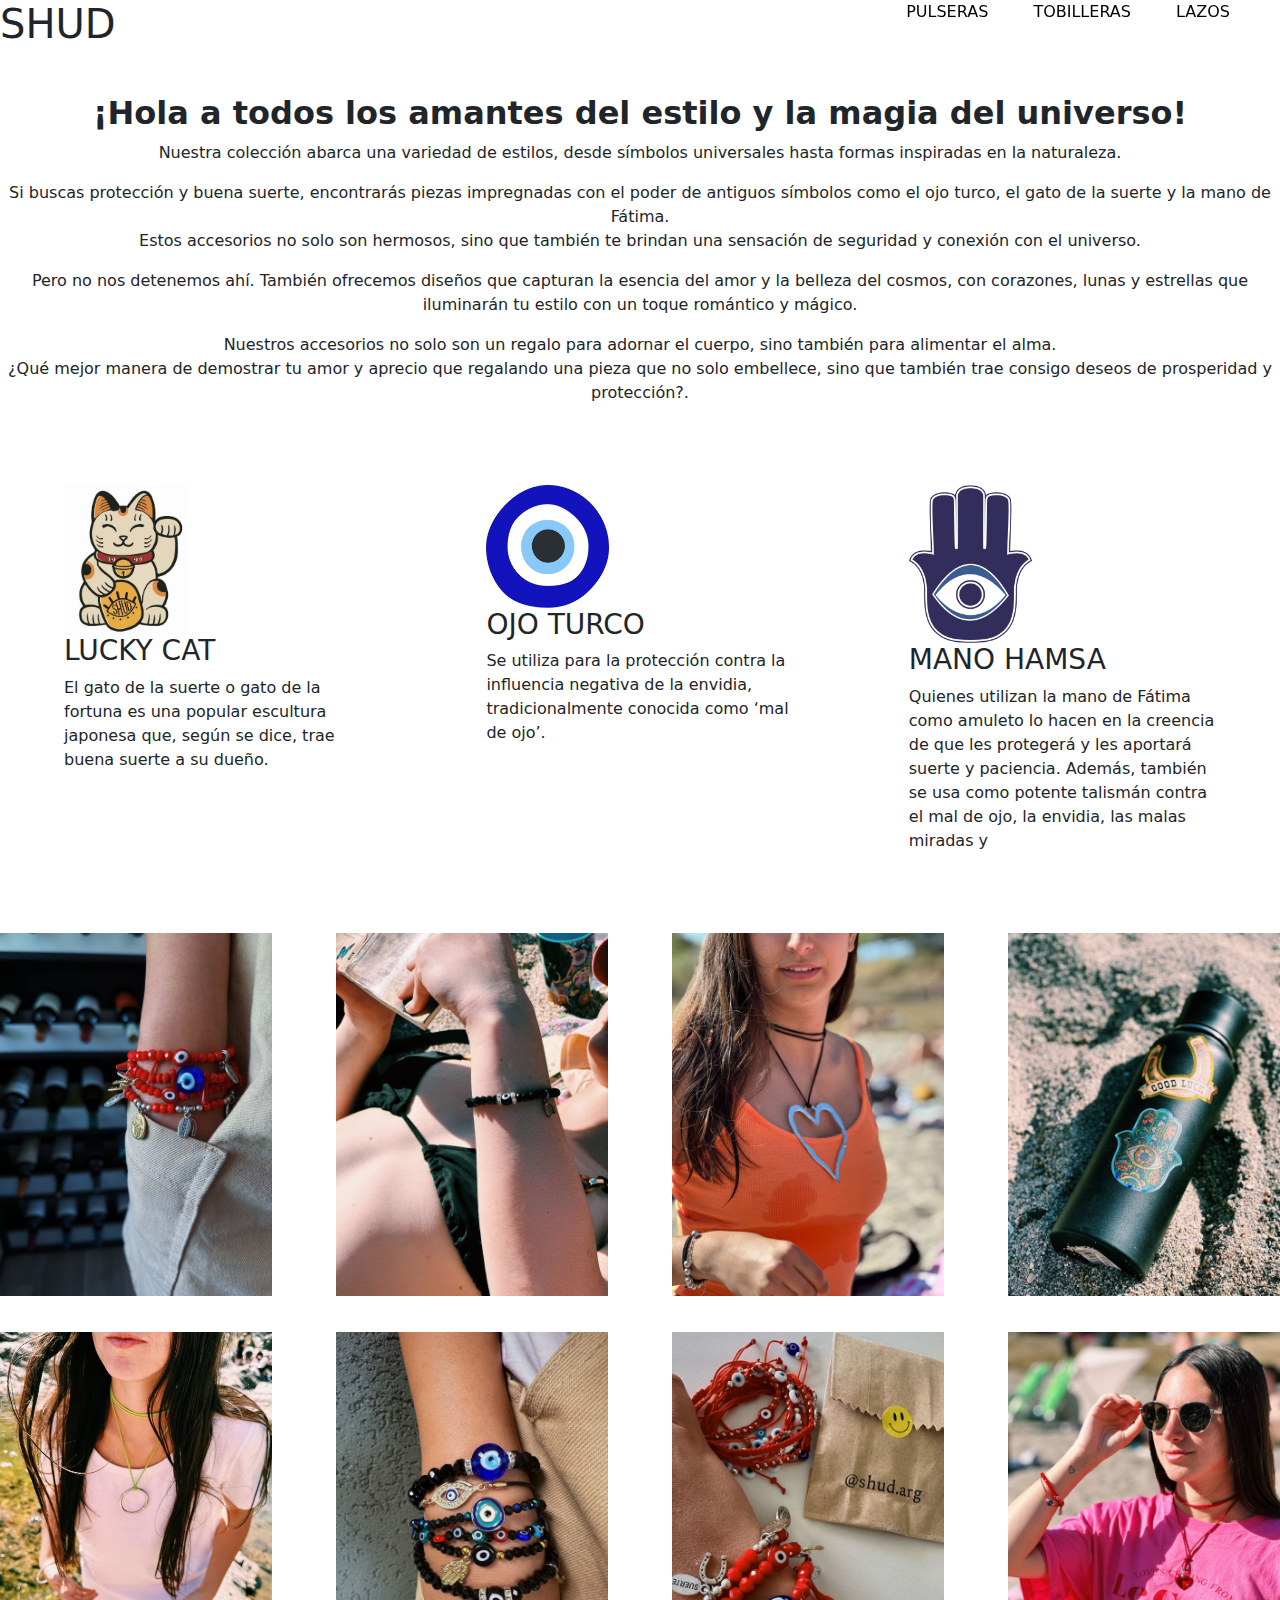
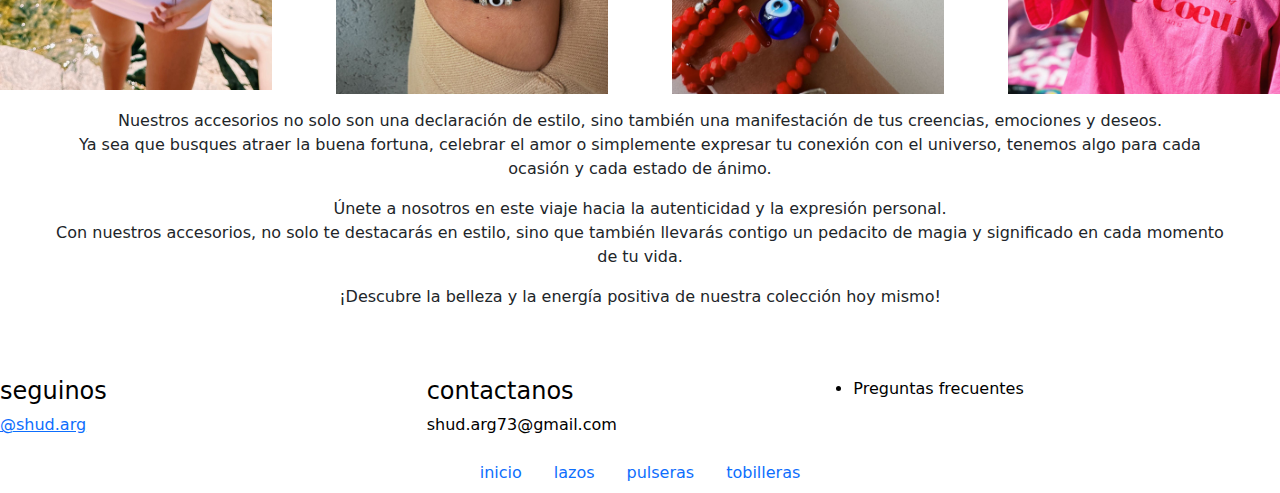
==== index.html @ 71af18a3 "entregable3" ====
<!DOCTYPE html>
<html lang="en">
<head>
    <meta charset="UTF-8">
    <meta name="viewport" content="width=device-width, initial-scale=1.0">
    <!--fuentes de google-->
    <link rel="preconnect" href="https://fonts.googleapis.com">
    <link rel="preconnect" href="https://fonts.gstatic.com" crossorigin>
    <link href="https://fonts.googleapis.com/css2?family=DM+Serif+Display:ital@0;1&family=Montserrat:ital,wght@1,900&family=Playfair+Display+SC:ital,wght@0,400;0,700;0,900;1,400;1,700;1,900&family=Playfair+Display:ital,wght@0,400..900;1,400..900&family=Roboto:wght@100;300;900&display=swap" rel="stylesheet"> 
    <link rel="icon" href="img/shud.jpeg"><!--icono al lado del titulo-->
    <link rel="stylesheet" href="./css/main.css">   <!--vinculo con CSS-->
    <title>shud.arg</title>
     <!--vinculo con bootstrap-->
    <link href="https://cdn.jsdelivr.net/npm/bootstrap@5.3.3/dist/css/bootstrap.min.css" rel="stylesheet" integrity="sha384-QWTKZyjpPEjISv5WaRU9OFeRpok6YctnYmDr5pNlyT2bRjXh0JMhjY6hW+ALEwIH" crossorigin="anonymous">
</head>

<body>
    </html>
    <header>
        <h1>SHUD</h1>
        
        <nav>
            <ul>
                <li> <a href="./paginas/pulseras.html">PULSERAS</a></li>
                <li> <a href="./paginas/tobilleras.html">TOBILLERAS</a></li>
                <li> <a href="./paginas/lazos.html">LAZOS</a></li>
            </ul>
        </nav>
    </header>
<main>

<section class="shud">
    <h2> <strong> ¡Hola a todos los amantes del estilo y la magia del universo! </strong></h2>
    <p>Nuestra colección abarca una variedad de estilos, desde símbolos universales hasta formas inspiradas en la naturaleza.</p>
    <p>Si buscas protección y buena suerte, encontrarás piezas impregnadas con el poder de antiguos símbolos como el ojo turco, el gato de la suerte y la mano de Fátima. <br> Estos accesorios no solo son hermosos, sino que también te brindan una sensación de seguridad y conexión con el universo.</p>
    <p> Pero no nos detenemos ahí. También ofrecemos diseños que capturan la esencia del amor y la belleza del cosmos, con corazones, lunas y estrellas que iluminarán tu estilo con un toque romántico y mágico.</p>
    <p>Nuestros accesorios no solo son un regalo para adornar el cuerpo, sino también para alimentar el alma. <br> ¿Qué mejor manera de demostrar tu amor y aprecio que regalando una pieza que no solo embellece, sino que también trae consigo deseos de prosperidad y protección?.</p>
</section>
    <section class="amuletos">

        <div class="box-cat">
    <img src="./img/luckycat.jpg" alt="gato de la suerte">
    <h3>LUCKY CAT</h3>
    <p>El gato de la suerte o gato de la fortuna es una popular escultura japonesa que, según se dice, trae buena suerte a su dueño. </p>
        </div>

        <div class="box-ojo">
    <img src="./img/ojoturco.png" alt="ojo turco">
    <h3>OJO TURCO</h3>
    <p> Se utiliza para la protección contra la influencia negativa de la envidia, tradicionalmente conocida como ‘mal de ojo’.</p>
        </div>
        
        <div class="box-mano">
    <img src="./img/MANO.jpg" alt="MANO DE FATIMA">
    <h3> MANO HAMSA</h3>
    <p>Quienes utilizan la mano de Fátima como amuleto lo hacen en la creencia de que les protegerá y les aportará suerte y paciencia. Además, también se usa como potente talismán contra el mal de ojo, la envidia, las malas miradas y </p>
        </div>

</section>

<section class="mix-fotos">
    <img src="./img/pulserasmixrojo.jpg" alt="mixrojo">
    <img src="./img/pulserablackmanu.jpg" alt="pulserablack">
    <img src="./img/lazo20isafotolour.jpg" alt="lazo20">
    <img src="./img/fotosloursticker2.jpg" alt="mixpulseras">
    <img src="./img/abrulazocirculo.jpg" alt="lazocirculo">
    <img src="./img/pulserasmixnegro.jpg" alt="mixpulserasnegro">
    <img src="./img/packpulserasmix.jpg" alt="pulseras">
    <img src="./img//abrulazo10red.jpg" alt="lazo10rojo">
</section>

<section class="ultimo-texto">
    <p>Nuestros accesorios no solo son una declaración de estilo, sino también una manifestación de tus creencias, emociones y deseos. <br> Ya sea que busques atraer la buena fortuna, celebrar el amor o simplemente expresar tu conexión con el universo, tenemos algo para cada ocasión y cada estado de ánimo. </p>
    <p> Únete a nosotros en este viaje hacia la autenticidad y la expresión personal. <br> Con nuestros accesorios, no solo te destacarás en estilo, sino que también llevarás contigo un pedacito de magia y significado en cada momento de tu vida.</p>
    <p>¡Descubre la belleza y la energía positiva de nuestra colección hoy mismo!</p>
</section>
</main>

<footer>
<section class="redes">
<div class="insta">
    <h4> seguinos </h4>
    <a href="https://www.instagram.com/shud.arg?utm_source=ig_web_button_share_sheet&igsh=ZDNlZDc0MzIxNw==">@shud.arg</a>
</div>
<div class="contacto">
    <h4>contactanos</h4>
    <p>shud.arg73@gmail.com</p>
</div>
<div class="preguntas">
    <li> <a href="./paginas/preguntas.html"> Preguntas frecuentes</a></li>
</div>
</section>

    <ul class="nav justify-content-center --bs-dark >
        <li class="nav-item">
          <a class="nav-link active" aria-current="page" href="index.html">inicio</a>
        </li>
        <li class="nav-item">
          <a class="nav-link" href="./paginas/lazos.html">lazos</a>
        </li>
        <li class="nav-item">
            <a class="nav-link" href="./paginas/pulseras.html">pulseras</a>
          </li>
          <li class="nav-item">
            <a class="nav-link" href="./paginas/tobilleras.html">tobilleras</a>
          </li>
     </ul>
</footer>

<!--vinculo con bootstrap-->
<script src="https://cdn.jsdelivr.net/npm/bootstrap@5.3.3/dist/js/bootstrap.bundle.min.js" integrity="sha384-YvpcrYf0tY3lHB60NNkmXc5s9fDVZLESaAA55NDzOxhy9GkcIdslK1eN7N6jIeHz" crossorigin="anonymous"></script>
</body>
</html>
---- css/main.css ----
header nav {
  position: fixed;
  top: 0;
  right: 10px;
}

header nav ul {
  list-style: none;
}

header nav ul li {
  display: inline-block;
  margin-right: 40px;
}

header nav ul a {
  text-decoration: none;
  color: black;
  font-weight: 500;
}

header nav ul a:hover {
  text-decoration: underline;
}

footer .redes {
  color: black;
  display: grid;
  grid-template-columns: repeat(3, 1fr);
}
footer .redes .preguntas a {
  color: black;
  text-decoration: none;
}

main .shud {
  text-align: center;
  padding-top: 3%;
}
main .amuletos {
  display: grid;
  grid-template-columns: repeat(3, 1fr);
  column-gap: 10%;
  padding: 5%;
}
main .amuletos img {
  width: 40%;
}
main .mix-fotos {
  display: grid;
  grid-template-columns: repeat(4, 1fr);
  grid-template-rows: repeat(2.1fr);
  row-gap: 5%;
  column-gap: 5%;
}
main .mix-fotos img {
  width: 100%;
}
main .ultimo-texto {
  margin: 2%;
  padding: 2%;
  text-align: center;
}

.general-pulseras {
  display: grid;
  grid-template-columns: repeat(4, 1fr);
  grid-template-rows: repeat(4, 1fr);
  row-gap: 2%;
  column-gap: 2%;
}
.general-pulseras img {
  width: 95%;
  height: 70%;
}

.general-lazos {
  display: grid;
  grid-template-columns: repeat(4, 1fr);
  grid-template-rows: repeat(5, 1fr);
  row-gap: 5%;
  column-gap: 5%;
  margin-top: 5%;
}
.general-lazos img {
  max-width: 100%;
}

.general-tobilleras {
  display: grid;
  grid-template-columns: repeat(4, 1fr);
  row-gap: 5%;
  column-gap: 5%;
  margin-top: 5%;
}
.general-tobilleras img {
  max-width: 100%;
}

@media only screen and (max-width: 480px) {
  * {
    font-size: 8px;
  }
  header h1 {
    display: flex;
    justify-content: center;
  }
  header nav ul li {
    display: inline-block;
    margin-right: 20px;
  }
}

/*# sourceMappingURL=main.css.map */
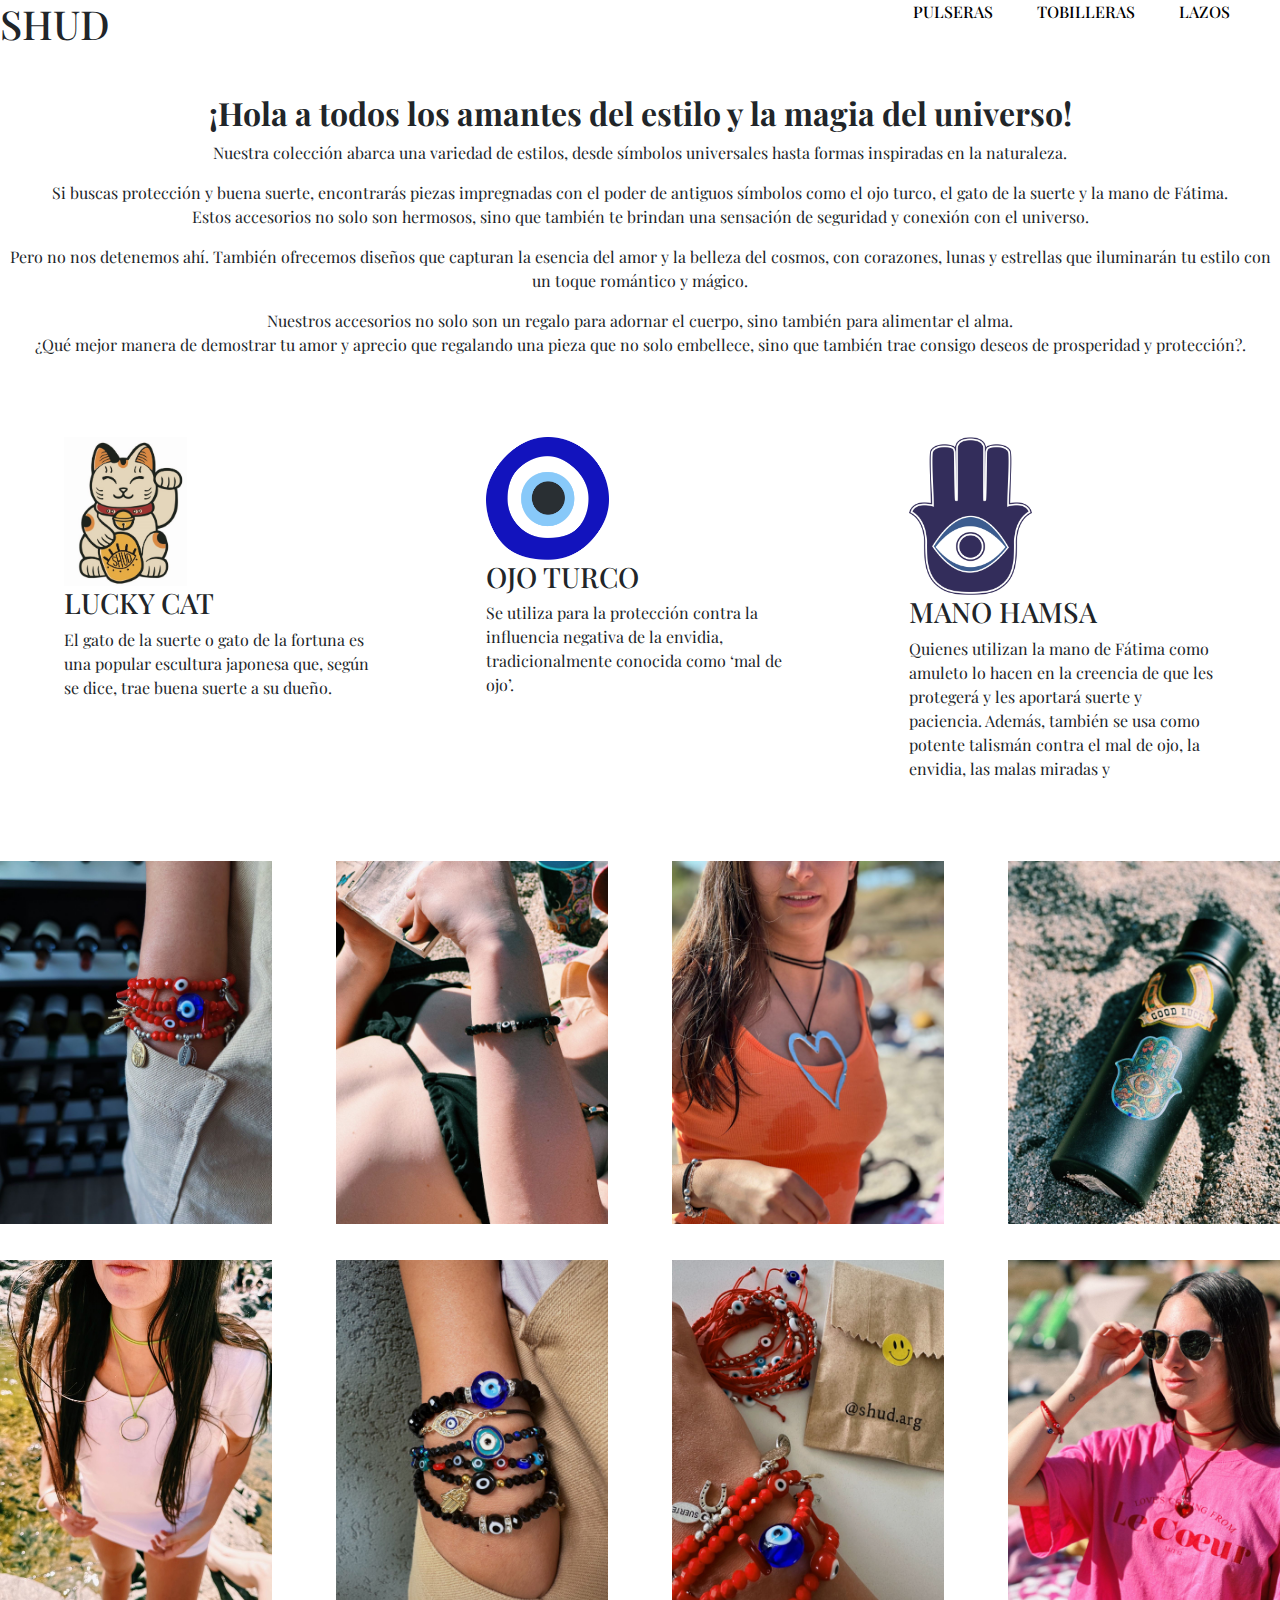
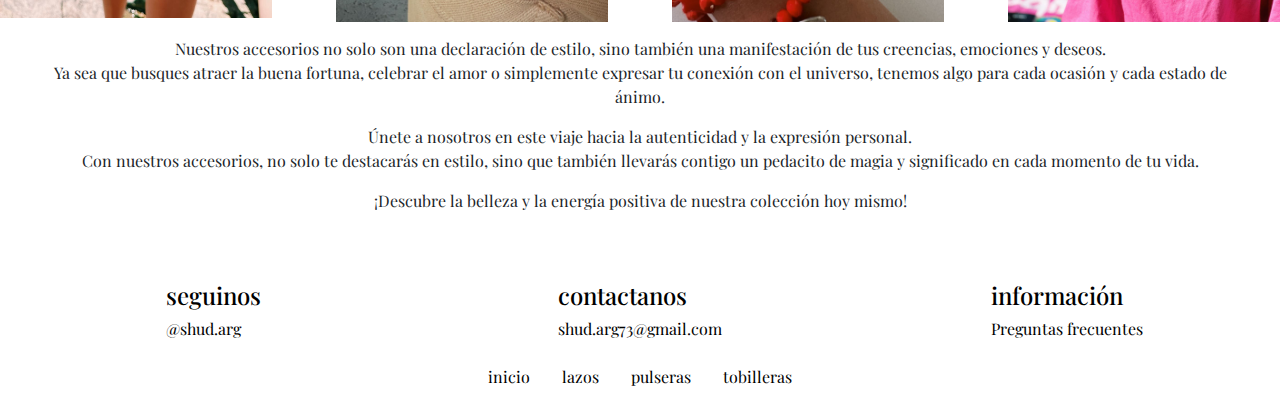
==== commit d92f2042: "detalles" ====
--- a/index.html
+++ b/index.html
@@ -80,18 +80,19 @@
 <section class="redes">
 <div class="insta">
     <h4> seguinos </h4>
-    <a href="https://www.instagram.com/shud.arg?utm_source=ig_web_button_share_sheet&igsh=ZDNlZDc0MzIxNw==">@shud.arg</a>
+    <a href="https://www.instagram.com/shud.arg?utm_source=ig_web_button_share_sheet&igsh=ZDNlZDc0MzIxNw==" target="_blank"> @shud.arg </a>
 </div>
 <div class="contacto">
     <h4>contactanos</h4>
     <p>shud.arg73@gmail.com</p>
 </div>
 <div class="preguntas">
+    <h4> información </h4>
     <li> <a href="./paginas/preguntas.html"> Preguntas frecuentes</a></li>
 </div>
 </section>
 
-    <ul class="nav justify-content-center --bs-dark >
+    <ul class="nav justify-content-center bg-ultimonav">
         <li class="nav-item">
           <a class="nav-link active" aria-current="page" href="index.html">inicio</a>
         </li>
--- a/css/main.css
+++ b/css/main.css
@@ -27,10 +27,24 @@
   color: black;
   display: grid;
   grid-template-columns: repeat(3, 1fr);
+  justify-items: center;
 }
-footer .redes .preguntas a {
+footer .redes a {
   color: black;
   text-decoration: none;
+}
+footer .redes .preguntas {
+  list-style: none;
+}
+footer .bg-ultimonav a {
+  color: black;
+}
+
+* {
+  background-color: white;
+  font-family: Playfair Display;
+  margin: 0;
+  padding: 0;
 }
 
 main .shud {
@@ -77,7 +91,7 @@
 .general-lazos {
   display: grid;
   grid-template-columns: repeat(4, 1fr);
-  grid-template-rows: repeat(5, 1fr);
+  grid-template-rows: repeat(6, 1fr);
   row-gap: 5%;
   column-gap: 5%;
   margin-top: 5%;
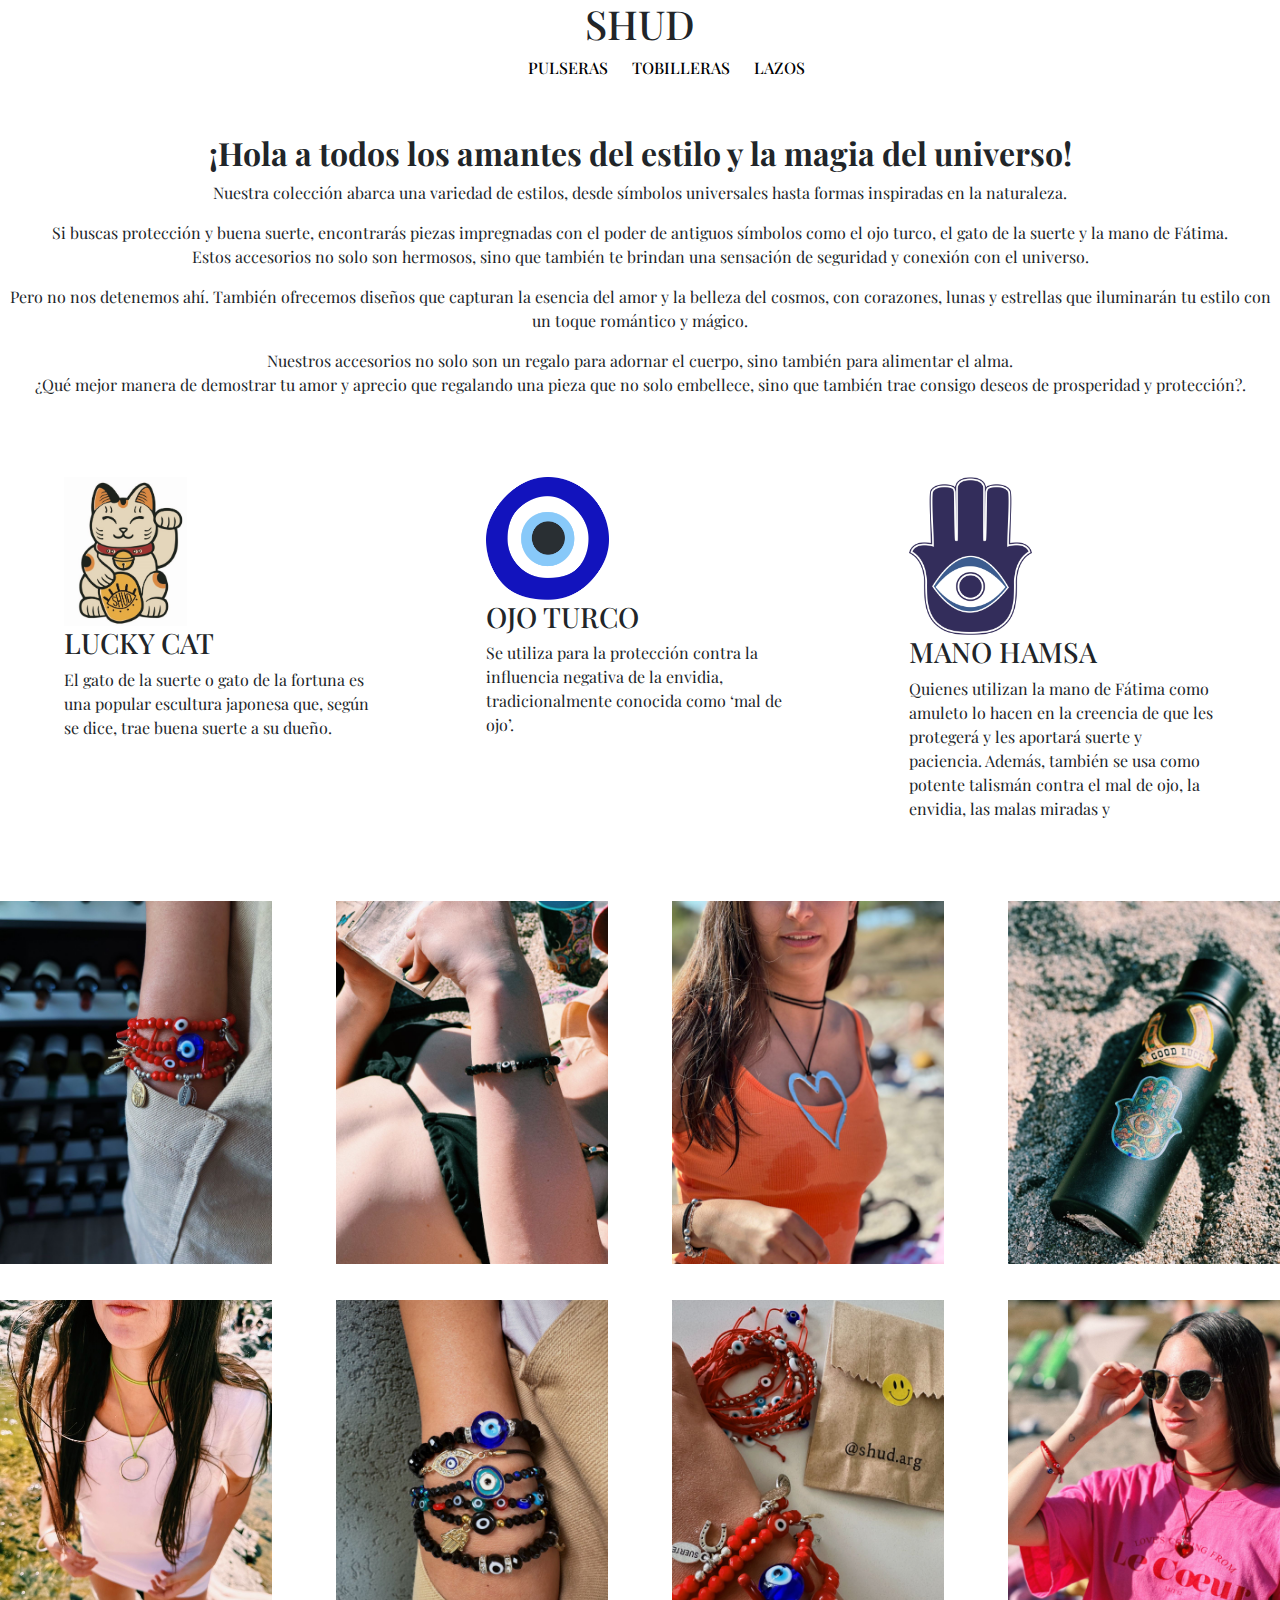
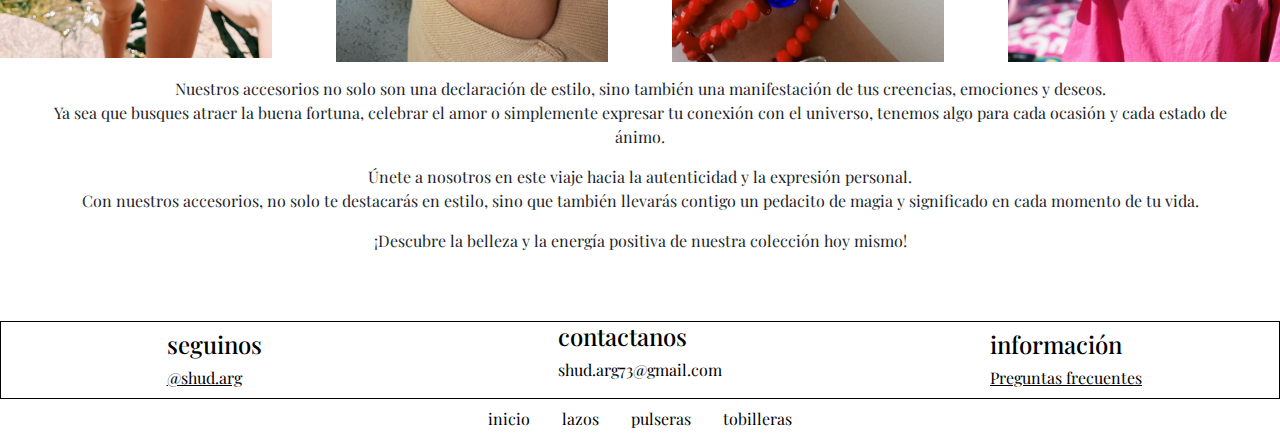
==== commit 05e40cf4: "detalles" ====
--- a/index.html
+++ b/index.html
@@ -17,8 +17,9 @@
 <body>
     </html>
     <header>
+        
         <h1>SHUD</h1>
-        
+    
         <nav>
             <ul>
                 <li> <a href="./paginas/pulseras.html">PULSERAS</a></li>
--- a/css/main.css
+++ b/css/main.css
@@ -1,37 +1,36 @@
+header h1 {
+  text-align: center;
+}
 header nav {
-  position: fixed;
-  top: 0;
-  right: 10px;
-}
-
+  margin-left: 38%;
+}
 header nav ul {
   list-style: none;
 }
-
-header nav ul li {
+header nav li {
   display: inline-block;
-  margin-right: 40px;
-}
-
-header nav ul a {
+  margin-right: 10px;
+  margin-left: 10px;
+}
+header nav a {
   text-decoration: none;
   color: black;
   font-weight: 500;
 }
-
-header nav ul a:hover {
+header nav a:hover {
   text-decoration: underline;
 }
 
 footer .redes {
+  border: 1px solid black;
   color: black;
   display: grid;
   grid-template-columns: repeat(3, 1fr);
   justify-items: center;
+  align-items: center;
 }
 footer .redes a {
   color: black;
-  text-decoration: none;
 }
 footer .redes .preguntas {
   list-style: none;
@@ -40,11 +39,74 @@
   color: black;
 }
 
+@media only screen and (max-width: 500px) {
+  * {
+    font-size: 9px;
+  }
+  header nav {
+    display: flex;
+    display: inline-block;
+    margin-left: 12%;
+  }
+  header nav li {
+    margin-right: 5px;
+    margin-left: 5px;
+  }
+  main .general-pulseras {
+    display: grid;
+    grid-template-columns: 1fr 1fr 1fr;
+    grid-template-rows: 1fr 1fr 1fr 1fr;
+    margin: 0%;
+    gap: 1%;
+  }
+  main .general-pulseras h2 {
+    font-size: 11px;
+  }
+  main .general-pulseras img {
+    width: 90%;
+  }
+  .footer-pulseras {
+    margin-top: 10%;
+  }
+  main .general-lazos {
+    display: grid;
+    grid-template-columns: repeat(3, 1fr);
+    grid-template-rows: repeat(7, 1fr);
+    margin: 0%;
+    gap: 1%;
+  }
+  main .general-lazos h2 {
+    font-size: 11px;
+  }
+  main .general-lazos img {
+    width: 90%;
+  }
+  footer .footer-lazos {
+    margin-top: 20%;
+  }
+  main .general-tobilleras {
+    display: grid;
+    grid-template-columns: repeat(2, 1fr);
+    grid-template-rows: repeat(2, 1fr);
+  }
+  main .general-tobilleras h2 {
+    font-size: 11px;
+  }
+  main .preguntasf {
+    display: grid;
+    grid-template-columns: 1;
+    grid-template-columns: 80% 20%;
+    align-items: center;
+  }
+  main .preguntasf .preguntas-img {
+    margin-left: 25%;
+  }
+}
 * {
   background-color: white;
   font-family: Playfair Display;
-  margin: 0;
-  padding: 0;
+  margin: 0%;
+  padding: 0%;
 }
 
 main .shud {
@@ -79,50 +141,90 @@
 .general-pulseras {
   display: grid;
   grid-template-columns: repeat(4, 1fr);
-  grid-template-rows: repeat(4, 1fr);
-  row-gap: 2%;
-  column-gap: 2%;
+  grid-template-rows: repeat(3, 1fr);
+  margin: 10px;
+  row-gap: 5%;
+  column-gap: 5%;
+  text-align: center;
+  margin-top: 5%;
+  margin-bottom: 15%;
 }
 .general-pulseras img {
-  width: 95%;
-  height: 70%;
+  max-width: 100%;
+}
+.general-pulseras h2 {
+  font-size: 30px;
+}
+.general-pulseras button:hover {
+  transform: scale(1.2);
+  background-color: black;
+  color: white;
 }
 
 .general-lazos {
   display: grid;
   grid-template-columns: repeat(4, 1fr);
   grid-template-rows: repeat(6, 1fr);
-  row-gap: 5%;
-  column-gap: 5%;
-  margin-top: 5%;
+  margin: 10px;
+  row-gap: 5%;
+  column-gap: 5%;
+  text-align: center;
+  margin-top: 5%;
+  margin-bottom: 10%;
 }
 .general-lazos img {
   max-width: 100%;
+  object-fit: cover;
+}
+.general-lazos h2 {
+  font-size: 30px;
+}
+.general-lazos button:hover {
+  transform: scale(1.2);
+  background-color: black;
+  color: white;
 }
 
 .general-tobilleras {
   display: grid;
   grid-template-columns: repeat(4, 1fr);
-  row-gap: 5%;
-  column-gap: 5%;
-  margin-top: 5%;
+  margin: 10px;
+  row-gap: 5%;
+  column-gap: 5%;
+  text-align: center;
+  margin-top: 5%;
+  margin-bottom: 10%;
 }
 .general-tobilleras img {
   max-width: 100%;
-}
-
-@media only screen and (max-width: 480px) {
-  * {
-    font-size: 8px;
-  }
-  header h1 {
-    display: flex;
-    justify-content: center;
-  }
-  header nav ul li {
-    display: inline-block;
-    margin-right: 20px;
-  }
+  object-fit: cover;
+}
+.general-tobilleras h2 {
+  font-size: 30px;
+}
+.general-tobilleras button:hover {
+  transform: scale(1.2);
+  background-color: black;
+  color: white;
+}
+
+.preguntasf {
+  display: grid;
+  grid-template-columns: repeat(3, 1fr);
+  margin-top: 5%;
+  margin-bottom: 2%;
+}
+.preguntasf .preguntas-frecuentes {
+  grid-column-start: 1;
+  grid-column-end: 3;
+  text-align: center;
+}
+.preguntasf .preguntas-frecuentes h1 {
+  text-decoration: underline;
+}
+.preguntasf img {
+  max-width: 100%;
+  max-height: 80%;
 }
 
 /*# sourceMappingURL=main.css.map */
